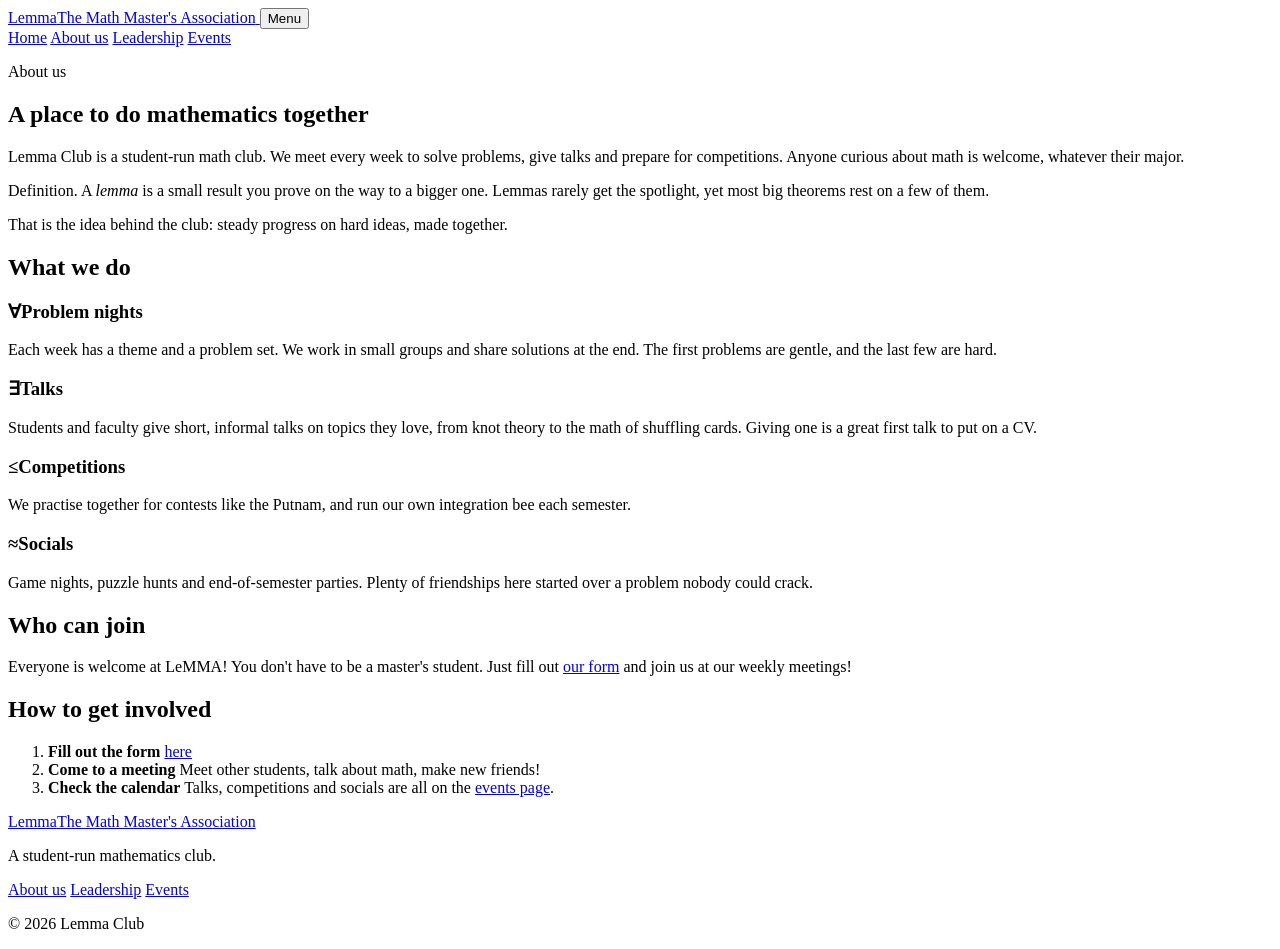
==== about.html @ 4a2a1200 "Placeholder text edited" ====
<!DOCTYPE html>
<html lang="en">
<head>
  <meta charset="utf-8">
  <meta name="viewport" content="width=device-width, initial-scale=1, viewport-fit=cover">
  <title>About Us | Lemma Club</title>
  <meta name="description" content="What Lemma Club is, what we do, and how to get involved.">
  <link rel="icon" href="assets/favicon.svg" type="image/svg+xml">
  <link rel="preconnect" href="https://fonts.googleapis.com">
  <link rel="preconnect" href="https://fonts.gstatic.com" crossorigin>
  <link rel="stylesheet" href="https://fonts.googleapis.com/css2?family=IBM+Plex+Mono:wght@400;500&family=Instrument+Sans:ital,wght@0,400..700;1,400..700&family=EB+Garamond:ital,wght@0,400..800;1,400..800&display=swap">
  <link rel="stylesheet" href="css/style.css">
</head>
<body>
  <p class="draft-note" hidden>Draft site: names, photos and events are placeholders. Update them in <code>js/content.js</code>.</p>

  <header class="site-header">
    <div class="wrap header-inner">
      <a class="wordmark" href="index.html" aria-label="Lemma Club, home">
        <span class="qed" aria-hidden="true"></span><span class="wm-name">Lemma</span><span class="wm-club">The Math Master's Association</span>
      </a>
      <button class="nav-toggle" type="button" aria-expanded="false" aria-controls="site-nav"><span class="bars" aria-hidden="true"></span>Menu</button>
      <nav class="nav" id="site-nav" aria-label="Main">
        <a href="index.html">Home</a>
        <a href="about.html" aria-current="page">About us</a>
        <a href="leadership.html">Leadership</a>
        <a href="events.html">Events</a>
      </nav>
    </div>
  </header>

  <main>
    <section class="wrap page-head">
      <p class="eyebrow">About us</p>
      <h1>A place to do <span class="mark">mathematics</span> together</h1>
      <p class="lede">Lemma Club is a student-run math club. We meet every week to solve problems, give talks and prepare for competitions. Anyone curious about math is welcome, whatever their major.</p>
    </section>

    <section class="wrap">
      <div class="definition">
        <p><span class="env-head">Definition.</span> A <em>lemma</em> is a small result you prove on the way to a bigger one. Lemmas rarely get the spotlight, yet most big theorems rest on a few of them.</p>
        <p>That is the idea behind the club: steady progress on hard ideas, made together.</p>
      </div>
    </section>

    <section class="section">
      <div class="wrap">
        <div class="section-head">
          <h2>What we do</h2>
        </div>
        <div class="activities">
          <article class="activity">
            <h3><span class="activity-glyph" aria-hidden="true">∀</span>Problem nights</h3>
            <p>Each week has a theme and a problem set. We work in small groups and share solutions at the end. The first problems are gentle, and the last few are hard.</p>
          </article>
          <article class="activity">
            <h3><span class="activity-glyph" aria-hidden="true">∃</span>Talks</h3>
            <p>Students and faculty give short, informal talks on topics they love, from knot theory to the math of shuffling cards. Giving one is a great first talk to put on a CV.</p>
          </article>
          <article class="activity">
            <h3><span class="activity-glyph" aria-hidden="true">≤</span>Competitions</h3>
            <p>We practise together for contests like the Putnam, and run our own integration bee each semester.</p>
          </article>
          <article class="activity">
            <h3><span class="activity-glyph" aria-hidden="true">≈</span>Socials</h3>
            <p>Game nights, puzzle hunts and end-of-semester parties. Plenty of friendships here started over a problem nobody could crack.</p>
          </article>
        </div>
      </div>
    </section>

    <section class="section">
      <div class="wrap split">
        <div>
          <h2>Who can join</h2>
          <p>Everyone is welcome at LeMMA! You don't have to be a master's student. Just fill out <a href="https://forms.gle/vQF3Bx1E6uNnL1Zs7">our form</a> and join us at our weekly meetings!</p>
        </div>
        <div>
          <h2>How to get involved</h2>
          <ol class="steps">
            <li>
              <div>
                <strong>Fill out the form</strong>
                <span><a href="https://forms.gle/vQF3Bx1E6uNnL1Zs7">here</a></span>
              </div>
            </li>
            <li>
              <div>
                <strong>Come to a meeting</strong>
                <span>Meet other students, talk about math, make new friends!</span>
              </div>
            </li>
            <li>
              <div>
                <strong>Check the calendar</strong>
                <span>Talks, competitions and socials are all on the <a href="events.html">events page</a>.</span>
              </div>
            </li>
          </ol>
        </div>
      </div>
    </section>
  </main>

  <footer class="site-footer">
    <div class="wrap footer-inner">
      <div class="footer-brand">
        <a class="wordmark" href="index.html" aria-label="Lemma Club, home">
          <span class="qed" aria-hidden="true"></span><span class="wm-name">Lemma</span><span class="wm-club">The Math Master's Association</span>
        </a>
        <p>A student-run mathematics club.</p>
      </div>
      <nav class="footer-nav" aria-label="Footer">
        <a href="about.html">About us</a>
        <a href="leadership.html">Leadership</a>
        <a href="events.html">Events</a>
        <a data-club-link="instagram" href="#" target="_blank" rel="noopener" hidden>Instagram</a>
      </nav>
      <p class="fine">© <span data-year>2026</span> Lemma Club</p>
    </div>
  </footer>

  <script src="js/content.js"></script>
  <script src="js/main.js"></script>
</body>
</html>
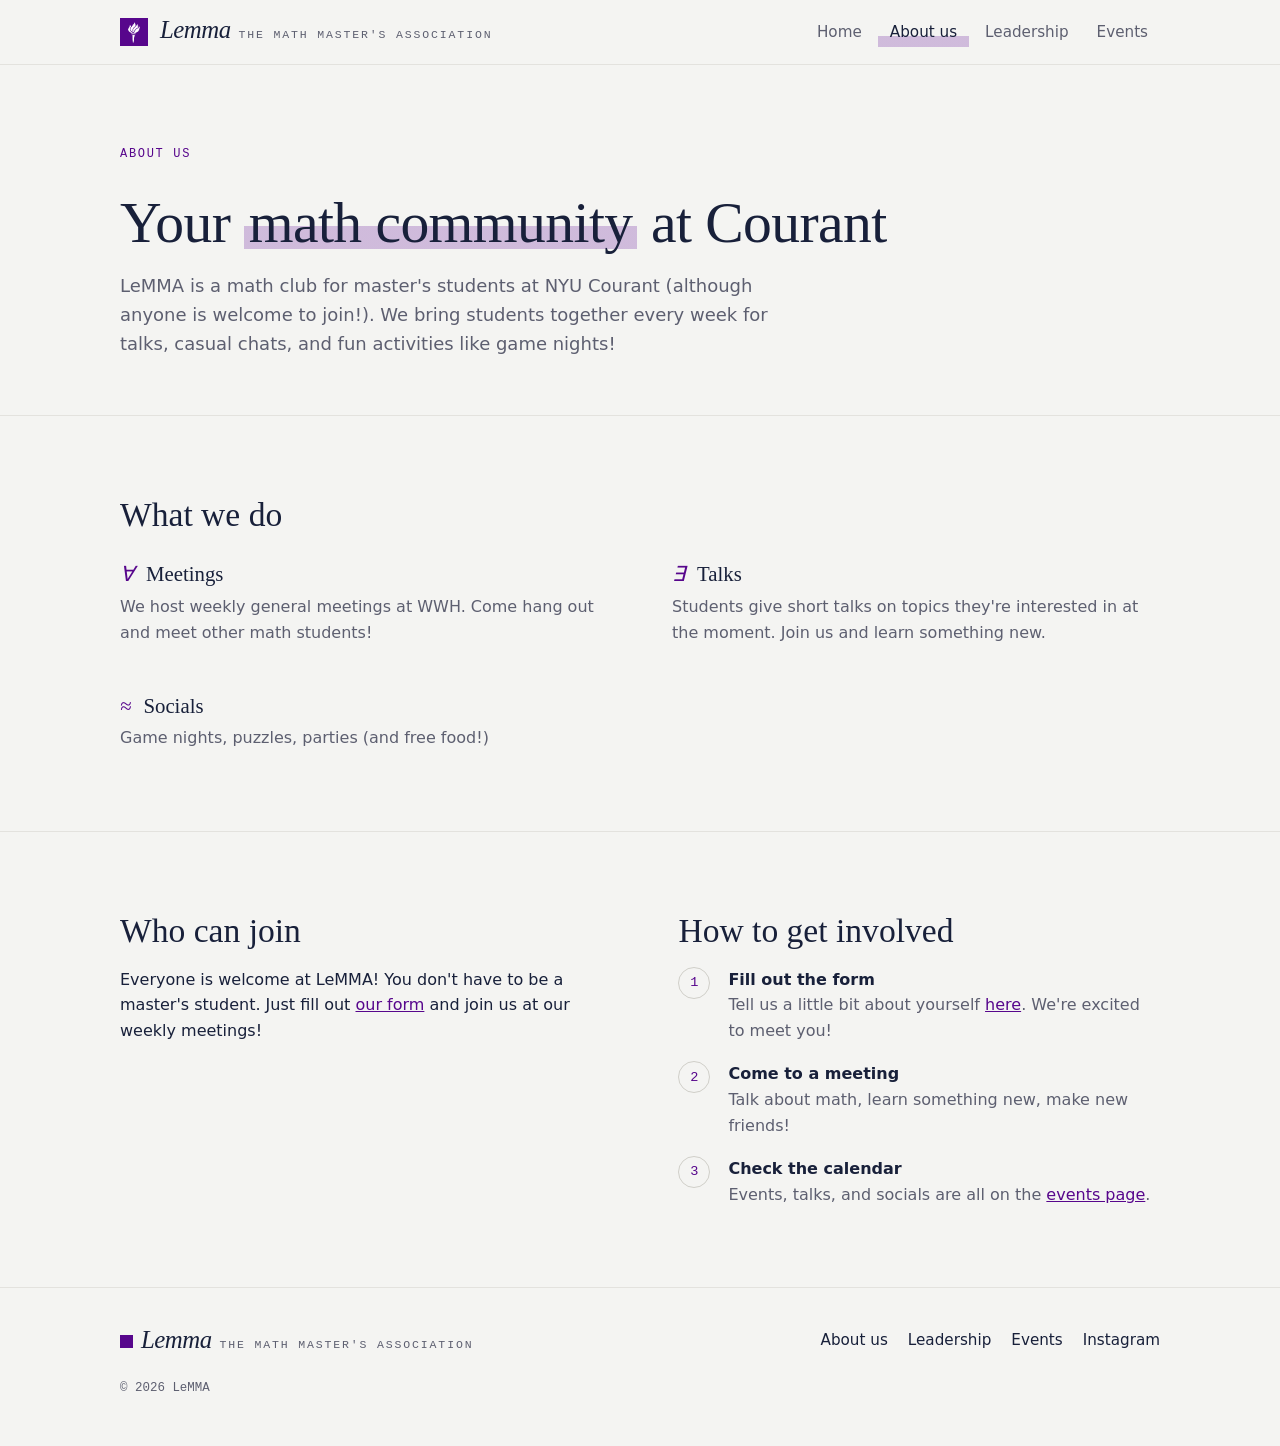
==== commit 69a1c47e: "Rebrand to LeMMA, load events from Google Calendar, add board and photos - Rename "Lemma Club" to "L" ====
--- a/about.html
+++ b/about.html
@@ -3,9 +3,9 @@
 <head>
   <meta charset="utf-8">
   <meta name="viewport" content="width=device-width, initial-scale=1, viewport-fit=cover">
-  <title>About Us | Lemma Club</title>
-  <meta name="description" content="What Lemma Club is, what we do, and how to get involved.">
-  <link rel="icon" href="assets/favicon.svg" type="image/svg+xml">
+  <title>About Us | LeMMA</title>
+  <meta name="description" content="What LeMMA is, what we do, and how to get involved.">
+  <link rel="icon" href="assets/nyu.png" type="image/png">
   <link rel="preconnect" href="https://fonts.googleapis.com">
   <link rel="preconnect" href="https://fonts.gstatic.com" crossorigin>
   <link rel="stylesheet" href="https://fonts.googleapis.com/css2?family=IBM+Plex+Mono:wght@400;500&family=Instrument+Sans:ital,wght@0,400..700;1,400..700&family=EB+Garamond:ital,wght@0,400..800;1,400..800&display=swap">
@@ -16,8 +16,8 @@
 
   <header class="site-header">
     <div class="wrap header-inner">
-      <a class="wordmark" href="index.html" aria-label="Lemma Club, home">
-        <span class="qed" aria-hidden="true"></span><span class="wm-name">Lemma</span><span class="wm-club">The Math Master's Association</span>
+      <a class="wordmark" href="index.html" aria-label="LeMMA, home">
+        <img class="wm-logo" src="assets/nyu.png" alt="" width="28" height="28"><span class="wm-name">Lemma</span><span class="wm-club">The Math Master's Association</span>
       </a>
       <button class="nav-toggle" type="button" aria-expanded="false" aria-controls="site-nav"><span class="bars" aria-hidden="true"></span>Menu</button>
       <nav class="nav" id="site-nav" aria-label="Main">
@@ -32,15 +32,8 @@
   <main>
     <section class="wrap page-head">
       <p class="eyebrow">About us</p>
-      <h1>A place to do <span class="mark">mathematics</span> together</h1>
-      <p class="lede">Lemma Club is a student-run math club. We meet every week to solve problems, give talks and prepare for competitions. Anyone curious about math is welcome, whatever their major.</p>
-    </section>
-
-    <section class="wrap">
-      <div class="definition">
-        <p><span class="env-head">Definition.</span> A <em>lemma</em> is a small result you prove on the way to a bigger one. Lemmas rarely get the spotlight, yet most big theorems rest on a few of them.</p>
-        <p>That is the idea behind the club: steady progress on hard ideas, made together.</p>
-      </div>
+      <h1>Your <span class="mark">math community</span> at Courant</h1>
+      <p class="lede">LeMMA is a math club for master's students at NYU Courant (although anyone is welcome to join!). We bring students together every week for talks, casual chats, and fun activities like game nights!</p>
     </section>
 
     <section class="section">
@@ -50,20 +43,16 @@
         </div>
         <div class="activities">
           <article class="activity">
-            <h3><span class="activity-glyph" aria-hidden="true">∀</span>Problem nights</h3>
-            <p>Each week has a theme and a problem set. We work in small groups and share solutions at the end. The first problems are gentle, and the last few are hard.</p>
+            <h3><span class="activity-glyph" aria-hidden="true">∀</span>Meetings</h3>
+            <p>We host weekly general meetings at WWH. Come hang out and meet other math students!</p>
           </article>
           <article class="activity">
             <h3><span class="activity-glyph" aria-hidden="true">∃</span>Talks</h3>
-            <p>Students and faculty give short, informal talks on topics they love, from knot theory to the math of shuffling cards. Giving one is a great first talk to put on a CV.</p>
-          </article>
-          <article class="activity">
-            <h3><span class="activity-glyph" aria-hidden="true">≤</span>Competitions</h3>
-            <p>We practise together for contests like the Putnam, and run our own integration bee each semester.</p>
+            <p>Students give short talks on topics they're interested in at the moment. Join us and learn  something new.</p>
           </article>
           <article class="activity">
             <h3><span class="activity-glyph" aria-hidden="true">≈</span>Socials</h3>
-            <p>Game nights, puzzle hunts and end-of-semester parties. Plenty of friendships here started over a problem nobody could crack.</p>
+            <p>Game nights, puzzles, parties (and free food!)</p>
           </article>
         </div>
       </div>
@@ -73,7 +62,7 @@
       <div class="wrap split">
         <div>
           <h2>Who can join</h2>
-          <p>Everyone is welcome at LeMMA! You don't have to be a master's student. Just fill out <a href="https://forms.gle/vQF3Bx1E6uNnL1Zs7">our form</a> and join us at our weekly meetings!</p>
+          <p>Everyone is welcome at LeMMA! You don't have to be a master's student. Just fill out <a href="https://docs.google.com/forms/d/e/1FAIpQLSctAr-LcWaSCuOjQgfmaWb884E9vPED-paG30w7VIDGjOeXww/viewform">our form</a> and join us at our weekly meetings!</p>
         </div>
         <div>
           <h2>How to get involved</h2>
@@ -81,19 +70,19 @@
             <li>
               <div>
                 <strong>Fill out the form</strong>
-                <span><a href="https://forms.gle/vQF3Bx1E6uNnL1Zs7">here</a></span>
+                <span>Tell us a little bit about yourself <a href="https://docs.google.com/forms/d/e/1FAIpQLSctAr-LcWaSCuOjQgfmaWb884E9vPED-paG30w7VIDGjOeXww/viewform">here</a>. We're excited to meet you!</span>
               </div>
             </li>
             <li>
               <div>
                 <strong>Come to a meeting</strong>
-                <span>Meet other students, talk about math, make new friends!</span>
+                <span>Talk about math, learn something new, make new friends!</span>
               </div>
             </li>
             <li>
               <div>
                 <strong>Check the calendar</strong>
-                <span>Talks, competitions and socials are all on the <a href="events.html">events page</a>.</span>
+                <span>Events, talks, and socials are all on the <a href="events.html">events page</a>.</span>
               </div>
             </li>
           </ol>
@@ -105,10 +94,9 @@
   <footer class="site-footer">
     <div class="wrap footer-inner">
       <div class="footer-brand">
-        <a class="wordmark" href="index.html" aria-label="Lemma Club, home">
+        <a class="wordmark" href="index.html" aria-label="LeMMA, home">
           <span class="qed" aria-hidden="true"></span><span class="wm-name">Lemma</span><span class="wm-club">The Math Master's Association</span>
         </a>
-        <p>A student-run mathematics club.</p>
       </div>
       <nav class="footer-nav" aria-label="Footer">
         <a href="about.html">About us</a>
@@ -116,7 +104,7 @@
         <a href="events.html">Events</a>
         <a data-club-link="instagram" href="#" target="_blank" rel="noopener" hidden>Instagram</a>
       </nav>
-      <p class="fine">© <span data-year>2026</span> Lemma Club</p>
+      <p class="fine">© <span data-year>2026</span> LeMMA</p>
     </div>
   </footer>
 
--- a/css/style.css
+++ b/css/style.css
@@ -0,0 +1,1203 @@
+/* LeMMA — shared styles
+   Palette: off-white paper, navy ink, violet accent, light-purple highlighter.
+   The site stays light in both light and dark mode.
+   Type: EB Garamond for display,
+         Instrument Sans for text, IBM Plex Mono for labels and dates. */
+
+:root {
+  --paper: #f4f4f2;
+  --surface: #fafaf8;
+  --ink: #18203a;
+  --muted: #5d5f70;
+  --rule: #e3e2de;
+  --rule-strong: #d0cfc9;
+  --hover: rgba(24, 32, 58, 0.06);
+  --grid: rgba(87, 6, 140, 0.06);
+  --grid-strong: rgba(87, 6, 140, 0.12);
+  --accent: #57068c;
+  --accent-ink: #ffffff;
+  --mark: rgba(171, 130, 197, 0.5);
+  --t-meeting: #2563b8;
+  --t-talk: #7b4bc4;
+  --t-social: #13806c;
+
+  --font-display: "EB Garamond", "Times New Roman", Times, serif;
+  --font-body: "Instrument Sans", system-ui, -apple-system, "Segoe UI", Roboto, sans-serif;
+  --font-mono: "IBM Plex Mono", ui-monospace, "SFMono-Regular", Menlo, Consolas, monospace;
+
+  --gutter: clamp(16px, 4vw, 40px);
+  --radius: 6px;
+  color-scheme: light;
+}
+
+/* ---------- Base ---------- */
+
+*,
+*::before,
+*::after {
+  box-sizing: border-box;
+}
+
+html {
+  -webkit-text-size-adjust: 100%;
+}
+
+body {
+  margin: 0;
+  background: var(--paper);
+  color: var(--ink);
+  font-family: var(--font-body);
+  font-size: 16px;
+  line-height: 1.6;
+}
+
+[hidden] {
+  display: none !important;
+}
+
+img {
+  max-width: 100%;
+}
+
+a {
+  color: var(--accent);
+}
+
+:focus-visible {
+  outline: 2px solid var(--accent);
+  outline-offset: 2px;
+}
+
+h1,
+h2,
+h3 {
+  margin: 0;
+  font-family: var(--font-display);
+  font-weight: 500;
+  line-height: 1.15;
+  text-wrap: balance;
+}
+
+h1 {
+  font-size: clamp(2.25rem, 5.5vw, 3.6rem);
+  letter-spacing: -0.01em;
+}
+
+h2 {
+  font-size: clamp(1.6rem, 3vw, 2.1rem);
+}
+
+h3 {
+  font-size: 1.3rem;
+}
+
+p {
+  margin: 0;
+}
+
+code {
+  font-family: var(--font-mono);
+  font-size: 0.9em;
+}
+
+.wrap {
+  width: 100%;
+  max-width: 1120px;
+  margin-inline: auto;
+  padding-inline: var(--gutter);
+}
+
+.eyebrow {
+  margin-bottom: 10px;
+  font-family: var(--font-mono);
+  font-size: 0.75rem;
+  font-weight: 500;
+  letter-spacing: 0.14em;
+  text-transform: uppercase;
+  color: var(--accent);
+}
+
+.lede {
+  max-width: 60ch;
+  font-size: 1.125rem;
+  color: var(--muted);
+}
+
+/* Highlighter stroke behind a word */
+.mark {
+  background: linear-gradient(transparent 55%, var(--mark) 55%, var(--mark) 92%, transparent 92%);
+  padding-inline: 0.08em;
+  -webkit-box-decoration-break: clone;
+  box-decoration-break: clone;
+}
+
+/* The QED tombstone, drawn as a square */
+.tomb {
+  display: inline-block;
+  width: 0.62em;
+  height: 0.62em;
+  margin-left: 0.3em;
+  background: currentColor;
+  vertical-align: -0.02em;
+}
+
+/* Graph paper, used behind photo placeholders */
+.graph {
+  background-color: var(--surface);
+  background-image:
+    linear-gradient(var(--grid-strong) 1px, transparent 1px),
+    linear-gradient(90deg, var(--grid-strong) 1px, transparent 1px),
+    linear-gradient(var(--grid) 1px, transparent 1px),
+    linear-gradient(90deg, var(--grid) 1px, transparent 1px);
+  background-size: 100px 100px, 100px 100px, 20px 20px, 20px 20px;
+  background-position: -1px -1px;
+}
+
+/* ---------- Buttons ---------- */
+
+.btn {
+  display: inline-flex;
+  align-items: center;
+  gap: 8px;
+  padding: 10px 18px;
+  border: 1px solid var(--accent);
+  border-radius: var(--radius);
+  background: var(--accent);
+  color: var(--accent-ink);
+  font: inherit;
+  font-weight: 600;
+  text-decoration: none;
+  cursor: pointer;
+  transition: filter 0.15s ease, background-color 0.15s ease;
+}
+
+.btn:hover {
+  filter: brightness(1.1);
+}
+
+.btn-ghost {
+  border-color: var(--rule-strong);
+  background: transparent;
+  color: var(--ink);
+}
+
+.btn-ghost:hover {
+  filter: none;
+  background: var(--hover);
+}
+
+.btn-sm {
+  padding: 6px 12px;
+  font-size: 0.9rem;
+}
+
+.cta-row {
+  display: flex;
+  flex-wrap: wrap;
+  gap: 12px;
+}
+
+/* Equal-width buttons that line up with the paragraph above. */
+.cta-row .btn {
+  flex: 1 1 0;
+  justify-content: center;
+  white-space: nowrap;
+}
+
+.text-link {
+  font-weight: 600;
+  text-decoration: none;
+}
+
+.text-link:hover {
+  text-decoration: underline;
+  text-underline-offset: 3px;
+}
+
+/* ---------- Draft note ---------- */
+
+.draft-note {
+  padding-block: 8px;
+  padding-inline: var(--gutter);
+  background: var(--mark);
+  color: var(--ink);
+  font-size: 0.85rem;
+  text-align: center;
+}
+
+/* ---------- Header ---------- */
+
+.site-header {
+  position: sticky;
+  top: env(safe-area-inset-top, 0px);
+  z-index: 20;
+  border-bottom: 1px solid var(--rule);
+  background: var(--paper);
+  background: color-mix(in srgb, var(--paper) 90%, transparent);
+  -webkit-backdrop-filter: blur(10px);
+  backdrop-filter: blur(10px);
+}
+
+.header-inner {
+  position: relative;
+  display: flex;
+  align-items: center;
+  justify-content: space-between;
+  gap: 16px;
+  min-height: 64px;
+}
+
+.wordmark {
+  display: inline-flex;
+  align-items: baseline;
+  gap: 8px;
+  color: var(--ink);
+  text-decoration: none;
+}
+
+.wordmark .qed {
+  align-self: center;
+  width: 13px;
+  height: 13px;
+  background: var(--accent);
+}
+
+.wm-logo {
+  align-self: center;
+  width: 28px;
+  height: 28px;
+  margin-right: 4px;
+}
+
+.wm-name {
+  font-family: var(--font-display);
+  font-size: 1.55rem;
+  font-style: italic;
+  font-weight: 400;
+  line-height: 1;
+  letter-spacing: -0.02em;
+}
+
+.wm-club {
+  font-family: var(--font-mono);
+  font-size: 0.72rem;
+  letter-spacing: 0.16em;
+  text-transform: uppercase;
+  color: var(--muted);
+}
+
+.wm-club {
+  white-space: nowrap;
+}
+
+/* Below this the subtitle and the nav don't fit on one line, so hide it. */
+@media (max-width: 860px) {
+  .wm-club {
+    display: none;
+  }
+}
+
+/* Once the footer is a single column, the subtitle gets its own line. */
+@media (max-width: 600px) {
+  .site-footer .wordmark {
+    flex-wrap: wrap;
+    row-gap: 6px;
+  }
+
+  .site-footer .wm-club {
+    display: block;
+    flex-basis: 100%;
+  }
+}
+
+.nav {
+  display: flex;
+  gap: 4px;
+}
+
+.nav a {
+  position: relative;
+  z-index: 0;
+  padding: 8px 12px;
+  border-radius: var(--radius);
+  color: var(--muted);
+  font-size: 0.95rem;
+  font-weight: 500;
+  text-decoration: none;
+  white-space: nowrap;
+}
+
+.nav a::after {
+  content: "";
+  position: absolute;
+  inset: 0;
+  z-index: -1;
+  background: linear-gradient(transparent 60%, var(--mark) 60%, var(--mark) 88%, transparent 88%);
+  transform: scaleX(0);
+  transform-origin: left center;
+  transition: transform 0.35s ease;
+  pointer-events: none;
+}
+
+.nav a:hover,
+.nav a:focus-visible {
+  color: var(--ink);
+}
+
+.nav a:hover::after,
+.nav a:focus-visible::after,
+.nav a[aria-current="page"]::after {
+  transform: scaleX(1);
+}
+
+.nav a[aria-current="page"] {
+  color: var(--ink);
+}
+
+.nav-toggle {
+  display: none;
+  align-items: center;
+  gap: 8px;
+  padding: 8px 12px;
+  border: 1px solid var(--rule-strong);
+  border-radius: var(--radius);
+  background: transparent;
+  color: var(--ink);
+  font: inherit;
+  font-size: 0.9rem;
+  font-weight: 500;
+  cursor: pointer;
+}
+
+.bars,
+.bars::before,
+.bars::after {
+  display: block;
+  width: 16px;
+  height: 2px;
+  background: currentColor;
+}
+
+.bars {
+  position: relative;
+}
+
+.bars::before,
+.bars::after {
+  content: "";
+  position: absolute;
+  left: 0;
+}
+
+.bars::before {
+  top: -5px;
+}
+
+.bars::after {
+  top: 5px;
+}
+
+@media (max-width: 720px) {
+  .nav-toggle {
+    display: inline-flex;
+  }
+
+  .nav {
+    display: none;
+    position: absolute;
+    top: 100%;
+    left: 0;
+    right: 0;
+    flex-direction: column;
+    padding: 8px var(--gutter) 16px;
+    border-bottom: 1px solid var(--rule);
+    background: var(--paper);
+  }
+
+  .site-header.is-open .nav {
+    display: flex;
+  }
+
+  .nav a {
+    align-self: flex-start;
+    margin-block: 4px;
+    padding: 8px 4px;
+    font-size: 1.05rem;
+  }
+}
+
+/* ---------- Sections ---------- */
+
+.section {
+  padding-block: clamp(48px, 7vw, 80px);
+  border-top: 1px solid var(--rule);
+}
+
+.section-head {
+  display: flex;
+  flex-wrap: wrap;
+  align-items: baseline;
+  justify-content: space-between;
+  gap: 8px 24px;
+  margin-bottom: 28px;
+}
+
+.page-head {
+  display: grid;
+  gap: 16px;
+  padding-block: clamp(40px, 7vw, 80px) clamp(32px, 5vw, 56px);
+}
+
+/* ---------- Home: hero ---------- */
+
+.hero {
+  padding-block: clamp(20px, 3vw, 32px) clamp(48px, 7vw, 80px);
+}
+
+.photo-frame {
+  position: relative;
+  margin: 0;
+  max-width: 100%;
+  overflow: hidden;
+  border: 1px solid var(--rule);
+  border-radius: var(--radius);
+  background: var(--surface);
+}
+
+.group-photo {
+  aspect-ratio: 16 / 8;
+}
+
+.photo-frame img {
+  display: block;
+  width: 100%;
+  height: 100%;
+  object-fit: cover;
+}
+
+.photo-empty {
+  display: none;
+  position: absolute;
+  inset: 0;
+  place-content: center;
+  gap: 6px;
+  padding: 16px;
+  text-align: center;
+}
+
+.photo-frame.is-empty img {
+  display: none;
+}
+
+.photo-frame.is-empty .photo-empty {
+  display: grid;
+}
+
+.photo-empty-title {
+  font-family: var(--font-display);
+  font-size: clamp(1.4rem, 3vw, 2rem);
+  font-style: italic;
+}
+
+.photo-empty-hint {
+  font-family: var(--font-mono);
+  font-size: 0.8rem;
+  color: var(--muted);
+}
+
+.photo-caption {
+  margin-top: 10px;
+  font-family: var(--font-mono);
+  font-size: 0.78rem;
+  letter-spacing: 0.04em;
+  color: var(--muted);
+}
+
+.hero-text {
+  display: grid;
+  grid-template-columns: minmax(0, 1.5fr) minmax(0, 1fr);
+  align-items: start;
+  gap: clamp(24px, 5vw, 64px);
+  margin-top: clamp(28px, 4vw, 48px);
+}
+
+.thm {
+  font-family: var(--font-display);
+  font-size: clamp(1.75rem, 3.8vw, 2.75rem);
+  line-height: 1.2;
+  text-wrap: balance;
+}
+
+.thm-head {
+  font-weight: 500;
+}
+
+.thm-body {
+  font-style: italic;
+}
+
+.hero-side {
+  display: grid;
+  gap: 20px;
+}
+
+.proof {
+  font-size: 1.1rem;
+}
+
+.proof-head {
+  font-family: var(--font-display);
+  font-size: 1.15em;
+  font-style: italic;
+}
+
+.hero-side .lede {
+  font-size: 1rem;
+}
+
+@media (max-width: 760px) {
+  .group-photo {
+    aspect-ratio: 4 / 3;
+  }
+
+  .hero-text {
+    grid-template-columns: minmax(0, 1fr);
+  }
+}
+
+/* ---------- Home: join ---------- */
+
+.join-grid {
+  display: grid;
+  grid-template-columns: minmax(0, 1fr) minmax(0, 1fr);
+  gap: clamp(28px, 5vw, 64px);
+  align-items: start;
+}
+
+.join-grid .lede {
+  margin-top: 14px;
+}
+
+.facts {
+  display: grid;
+  margin: 0;
+}
+
+.facts > div {
+  display: grid;
+  grid-template-columns: 120px minmax(0, 1fr);
+  gap: 16px;
+  padding-block: 14px;
+  border-bottom: 1px solid var(--rule);
+}
+
+.facts > div:first-child {
+  border-top: 1px solid var(--rule);
+}
+
+.facts dt {
+  font-family: var(--font-mono);
+  font-size: 0.75rem;
+  letter-spacing: 0.12em;
+  text-transform: uppercase;
+  color: var(--muted);
+  padding-top: 3px;
+}
+
+.facts dd {
+  display: flex;
+  flex-wrap: wrap;
+  gap: 4px 16px;
+  margin: 0;
+  font-weight: 500;
+  overflow-wrap: anywhere;
+}
+
+.facts dd [data-links-empty] {
+  color: var(--muted);
+  font-weight: 400;
+}
+
+@media (max-width: 760px) {
+  .join-grid {
+    grid-template-columns: minmax(0, 1fr);
+  }
+
+  .facts > div {
+    grid-template-columns: 96px minmax(0, 1fr);
+  }
+}
+
+/* ---------- Events list ---------- */
+
+.ev-list {
+  display: grid;
+  margin: 0;
+  padding: 0;
+  list-style: none;
+}
+
+.ev {
+  display: grid;
+  grid-template-columns: 64px minmax(0, 1fr);
+  gap: clamp(16px, 3vw, 28px);
+  padding-block: 22px;
+  border-bottom: 1px solid var(--rule);
+  scroll-margin-top: 96px;
+  transition: background-color 0.3s ease;
+}
+
+.ev:first-child {
+  border-top: 1px solid var(--rule);
+}
+
+.ev.is-highlight {
+  background: linear-gradient(90deg, var(--mark), transparent 70%);
+}
+
+.ev.is-past {
+  opacity: 0.6;
+}
+
+.ev-date {
+  display: flex;
+  flex-direction: column;
+  align-items: center;
+  align-self: start;
+  padding-block: 8px;
+  border: 1px solid var(--rule-strong);
+  border-radius: var(--radius);
+  background: var(--surface);
+  font-family: var(--font-mono);
+  line-height: 1.15;
+}
+
+.ev-mon {
+  font-size: 0.7rem;
+  font-weight: 500;
+  letter-spacing: 0.12em;
+  text-transform: uppercase;
+  color: var(--accent);
+}
+
+.ev-day {
+  font-size: 1.55rem;
+  font-weight: 500;
+  font-variant-numeric: tabular-nums;
+}
+
+.ev-dow {
+  font-size: 0.7rem;
+  color: var(--muted);
+}
+
+.ev-body {
+  display: grid;
+  gap: 6px;
+  max-width: 68ch;
+}
+
+.ev-title {
+  font-size: 1.3rem;
+}
+
+.ev-meta {
+  font-family: var(--font-mono);
+  font-size: 0.82rem;
+  color: var(--muted);
+}
+
+.ev-empty {
+  padding-block: 22px;
+  border-block: 1px solid var(--rule);
+  color: var(--muted);
+}
+
+.tag {
+  display: inline-flex;
+  align-items: center;
+  gap: 8px;
+  font-family: var(--font-mono);
+  font-size: 0.72rem;
+  font-weight: 500;
+  letter-spacing: 0.12em;
+  text-transform: uppercase;
+  color: var(--muted);
+}
+
+.tag::before,
+.dot {
+  content: "";
+  flex: none;
+  width: 8px;
+  height: 8px;
+  border-radius: 50%;
+  background: var(--type-color, var(--accent));
+}
+
+[data-type="meeting"] {
+  --type-color: var(--t-meeting);
+}
+
+[data-type="talk"] {
+  --type-color: var(--t-talk);
+}
+
+[data-type="social"] {
+  --type-color: var(--t-social);
+}
+
+/* ---------- About ---------- */
+
+.activities {
+  display: grid;
+  grid-template-columns: repeat(2, minmax(0, 1fr));
+  gap: clamp(28px, 4vw, 48px) clamp(24px, 5vw, 64px);
+}
+
+.activity {
+  display: grid;
+  gap: 8px;
+  align-content: start;
+  max-width: 52ch;
+}
+
+.activity h3 {
+  display: flex;
+  align-items: baseline;
+  gap: 12px;
+}
+
+.activity-glyph {
+  font-family: var(--font-display);
+  font-style: italic;
+  color: var(--accent);
+}
+
+.activity p {
+  color: var(--muted);
+}
+
+.split {
+  display: grid;
+  grid-template-columns: minmax(0, 1fr) minmax(0, 1fr);
+  gap: clamp(32px, 6vw, 80px);
+}
+
+.split h2 {
+  margin-bottom: 16px;
+}
+
+.split p {
+  max-width: 60ch;
+}
+
+.steps {
+  display: grid;
+  gap: 18px;
+  margin: 0;
+  padding: 0;
+  list-style: none;
+  counter-reset: step;
+}
+
+.steps li {
+  display: grid;
+  grid-template-columns: 36px minmax(0, 1fr);
+  gap: 14px;
+  counter-increment: step;
+}
+
+.steps li::before {
+  content: counter(step);
+  display: grid;
+  place-items: center;
+  width: 32px;
+  height: 32px;
+  border: 1px solid var(--rule-strong);
+  border-radius: 50%;
+  font-family: var(--font-mono);
+  font-size: 0.85rem;
+  color: var(--accent);
+}
+
+.steps strong {
+  display: block;
+}
+
+.steps span {
+  color: var(--muted);
+}
+
+@media (max-width: 760px) {
+  .activities,
+  .split {
+    grid-template-columns: minmax(0, 1fr);
+  }
+}
+
+/* ---------- Leadership ---------- */
+
+.board {
+  display: grid;
+  grid-template-columns: repeat(auto-fill, minmax(min(100%, 280px), 1fr));
+  gap: clamp(40px, 6vw, 64px) clamp(24px, 4vw, 40px);
+  margin: 0;
+  padding: 0 0 clamp(56px, 8vw, 96px);
+  list-style: none;
+}
+
+.person {
+  display: flex;
+  flex-direction: column;
+  align-items: center;
+  text-align: center;
+}
+
+.avatar {
+  position: relative;
+  display: grid;
+  place-items: center;
+  width: clamp(150px, 36vw, 184px);
+  max-width: 100%;
+  aspect-ratio: 1;
+  margin-bottom: 20px;
+  overflow: hidden;
+  border: 1px solid var(--rule-strong);
+  border-radius: 50%;
+  box-shadow: 0 0 0 6px var(--paper), 0 0 0 7px var(--rule);
+}
+
+.avatar img {
+  width: 100%;
+  height: 100%;
+  object-fit: cover;
+}
+
+.avatar-glyph {
+  display: none;
+  font-family: var(--font-display);
+  font-size: 3.6rem;
+  font-style: italic;
+  line-height: 1;
+  color: var(--accent);
+}
+
+.avatar.is-empty img {
+  display: none;
+}
+
+.avatar.is-empty .avatar-glyph {
+  display: block;
+}
+
+.person-name {
+  font-size: 1.45rem;
+}
+
+.person-role {
+  margin-top: 6px;
+  font-family: var(--font-mono);
+  font-size: 0.75rem;
+  font-weight: 500;
+  letter-spacing: 0.14em;
+  text-transform: uppercase;
+  color: var(--accent);
+}
+
+.person-details {
+  margin-top: 4px;
+  font-size: 0.9rem;
+  color: var(--muted);
+}
+
+.person-links {
+  display: flex;
+  flex-wrap: wrap;
+  justify-content: center;
+  gap: 10px;
+  margin-top: 8px;
+}
+
+.plink {
+  display: inline-flex;
+  padding: 4px;
+  color: var(--muted);
+  transition: color 0.15s ease;
+}
+
+.plink:hover {
+  color: var(--accent);
+}
+
+.plink:focus-visible {
+  outline: 2px solid var(--accent);
+  outline-offset: 2px;
+  border-radius: 4px;
+}
+
+.plink svg {
+  width: 18px;
+  height: 18px;
+  flex: none;
+}
+
+/* ---------- Calendar ---------- */
+
+.cal {
+  border: 1px solid var(--rule);
+  border-radius: var(--radius);
+  background: var(--surface);
+  overflow: hidden;
+}
+
+.cal-bar {
+  display: flex;
+  flex-wrap: wrap;
+  align-items: center;
+  justify-content: space-between;
+  gap: 12px;
+  padding: 16px clamp(12px, 2vw, 20px);
+  border-bottom: 1px solid var(--rule);
+}
+
+.cal-title {
+  font-size: clamp(1.4rem, 3vw, 1.8rem);
+}
+
+.cal-nav {
+  display: flex;
+  align-items: center;
+  gap: 8px;
+}
+
+.icon-btn {
+  display: grid;
+  place-items: center;
+  width: 36px;
+  height: 36px;
+  padding: 0;
+  border: 1px solid var(--rule-strong);
+  border-radius: var(--radius);
+  background: transparent;
+  color: var(--ink);
+  cursor: pointer;
+}
+
+.icon-btn:hover {
+  background: var(--hover);
+}
+
+.icon-btn svg {
+  width: 18px;
+  height: 18px;
+}
+
+.cal-grid {
+  display: grid;
+  grid-template-columns: repeat(7, minmax(0, 1fr));
+}
+
+.cal-dow {
+  padding: 10px 8px;
+  border-bottom: 1px solid var(--rule);
+  font-family: var(--font-mono);
+  font-size: 0.72rem;
+  letter-spacing: 0.12em;
+  text-transform: uppercase;
+  color: var(--muted);
+}
+
+.cal-dow .short {
+  display: none;
+}
+
+.cal-cell {
+  display: flex;
+  flex-direction: column;
+  gap: 4px;
+  min-width: 0;
+  min-height: 108px;
+  padding: 8px;
+  border: 0;
+  border-right: 1px solid var(--rule);
+  border-bottom: 1px solid var(--rule);
+  background: transparent;
+  color: var(--ink);
+  font: inherit;
+  text-align: left;
+}
+
+.cal-cell:nth-child(7n) {
+  border-right: 0;
+}
+
+button.cal-cell {
+  cursor: pointer;
+}
+
+button.cal-cell:hover {
+  background: var(--hover);
+}
+
+.cal-cell.is-other {
+  color: var(--muted);
+  background: var(--paper);
+  opacity: 0.55;
+}
+
+.cal-num {
+  display: grid;
+  place-items: center;
+  width: 28px;
+  height: 28px;
+  border-radius: 50%;
+  font-family: var(--font-mono);
+  font-size: 0.85rem;
+  font-variant-numeric: tabular-nums;
+}
+
+.cal-cell.is-today .cal-num {
+  background: var(--accent);
+  color: var(--accent-ink);
+  font-weight: 500;
+}
+
+.chips {
+  display: grid;
+  gap: 4px;
+}
+
+.chip {
+  display: flex;
+  align-items: baseline;
+  gap: 6px;
+  padding: 3px 6px;
+  border-radius: 4px;
+  background: color-mix(in srgb, var(--type-color) 12%, transparent);
+  font-size: 0.75rem;
+  line-height: 1.3;
+  overflow-wrap: anywhere;
+}
+
+.chip .dot {
+  transform: translateY(-1px);
+}
+
+.cal-legend {
+  display: flex;
+  flex-wrap: wrap;
+  gap: 8px 20px;
+  margin: 0;
+  padding: 14px clamp(12px, 2vw, 20px);
+  list-style: none;
+}
+
+@media (max-width: 720px) {
+  .cal-dow {
+    padding: 8px 0;
+    text-align: center;
+  }
+
+  .cal-dow .long {
+    display: none;
+  }
+
+  .cal-dow .short {
+    display: inline;
+  }
+
+  .cal-cell {
+    align-items: center;
+    min-height: 58px;
+    padding: 6px 2px;
+  }
+
+  .chips {
+    display: flex;
+    flex-wrap: wrap;
+    justify-content: center;
+    gap: 3px;
+  }
+
+  .chip {
+    padding: 0;
+    background: none;
+  }
+
+  .chip-label {
+    position: absolute;
+    width: 1px;
+    height: 1px;
+    overflow: hidden;
+    clip: rect(0 0 0 0);
+    white-space: nowrap;
+  }
+}
+
+/* ---------- Footer ---------- */
+
+.site-footer {
+  padding-block: 40px 48px;
+  border-top: 1px solid var(--rule);
+}
+
+.footer-inner {
+  display: grid;
+  grid-template-columns: minmax(0, 1fr) auto;
+  gap: 24px 40px;
+  align-items: start;
+}
+
+.footer-brand {
+  display: grid;
+  gap: 10px;
+}
+
+.footer-brand p {
+  color: var(--muted);
+  font-size: 0.95rem;
+}
+
+.footer-nav {
+  display: flex;
+  flex-wrap: wrap;
+  gap: 8px 20px;
+}
+
+.footer-nav a {
+  color: var(--ink);
+  font-size: 0.95rem;
+  text-decoration: none;
+}
+
+.footer-nav a:hover {
+  color: var(--accent);
+}
+
+.fine {
+  grid-column: 1 / -1;
+  font-family: var(--font-mono);
+  font-size: 0.78rem;
+  color: var(--muted);
+}
+
+@media (max-width: 600px) {
+  .footer-inner {
+    grid-template-columns: minmax(0, 1fr);
+  }
+}
+
+@media (prefers-reduced-motion: reduce) {
+  *,
+  *::before,
+  *::after {
+    transition: none !important;
+    scroll-behavior: auto !important;
+  }
+}
+
+.section-flush {
+  padding-top: clamp(32px, 5vw, 56px);
+  border-top: 0;
+}
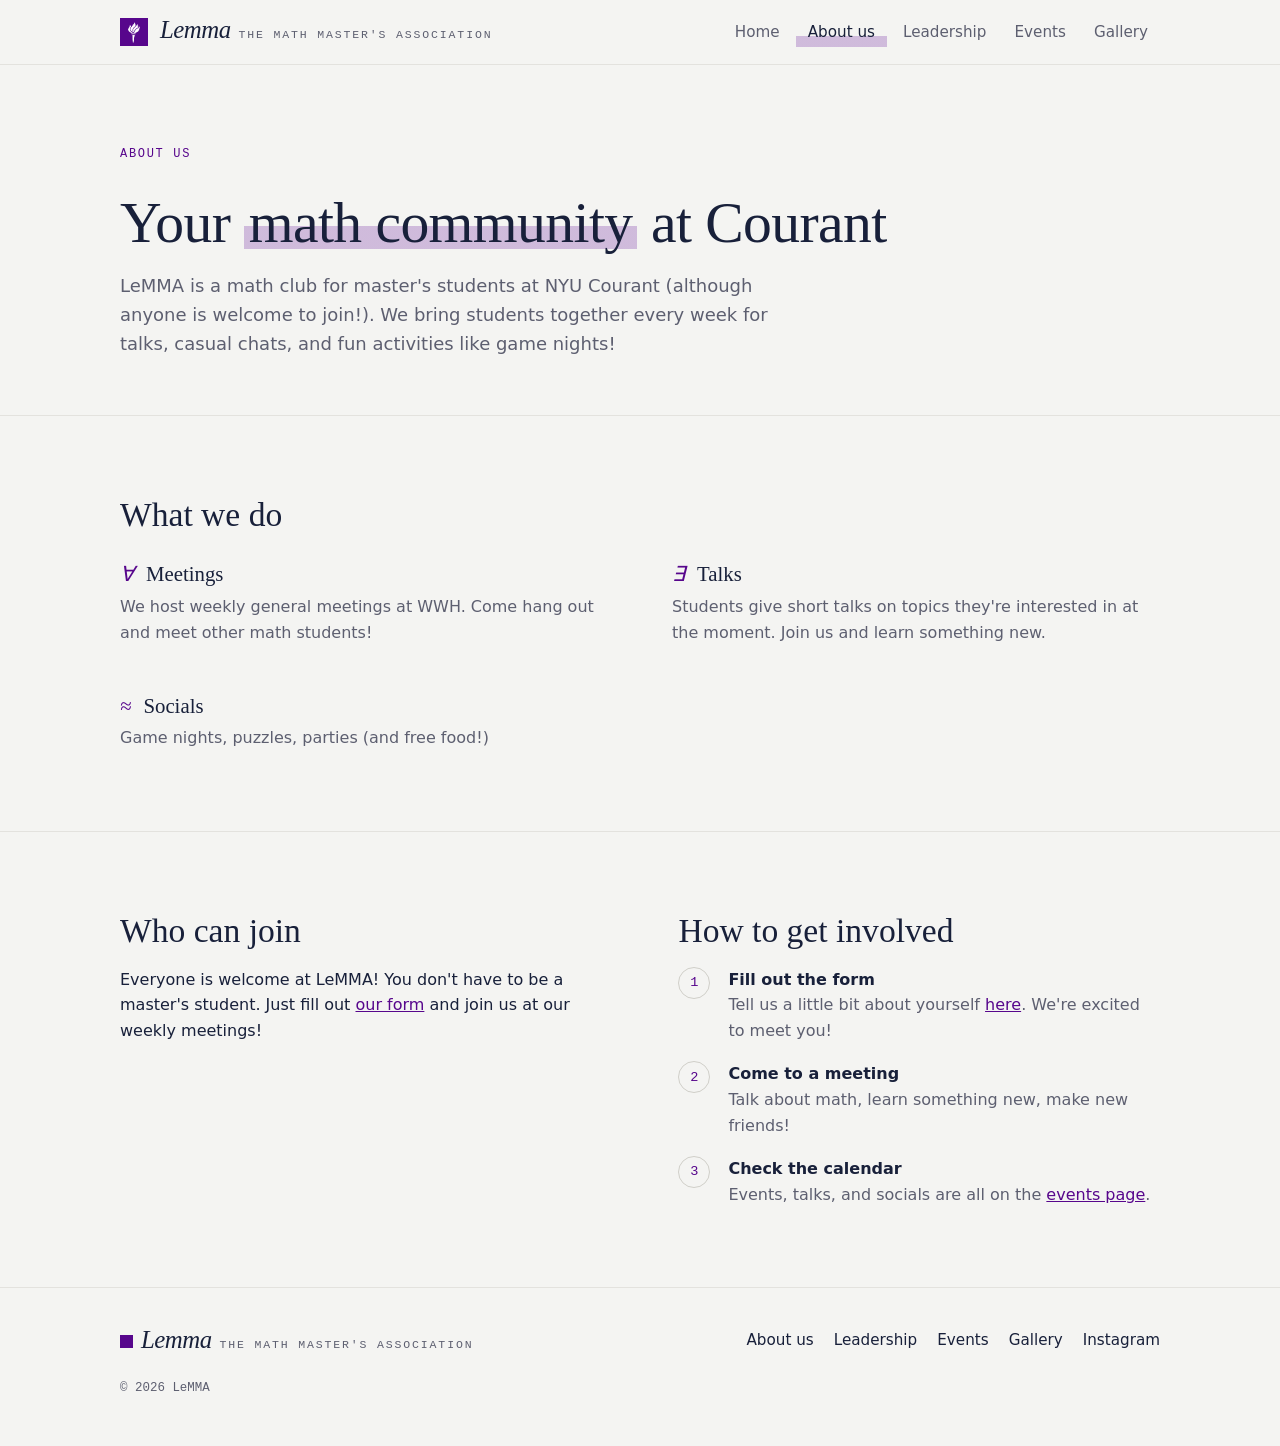
==== commit 08741396: "Add a Gallery page with optional photo captions Photos live in assets/gallery/ and are listed in js/" ====
--- a/about.html
+++ b/about.html
@@ -25,6 +25,7 @@
         <a href="about.html" aria-current="page">About us</a>
         <a href="leadership.html">Leadership</a>
         <a href="events.html">Events</a>
+        <a href="gallery.html">Gallery</a>
       </nav>
     </div>
   </header>
@@ -102,6 +103,7 @@
         <a href="about.html">About us</a>
         <a href="leadership.html">Leadership</a>
         <a href="events.html">Events</a>
+        <a href="gallery.html">Gallery</a>
         <a data-club-link="instagram" href="#" target="_blank" rel="noopener" hidden>Instagram</a>
       </nav>
       <p class="fine">© <span data-year>2026</span> LeMMA</p>
--- a/css/style.css
+++ b/css/style.css
@@ -651,8 +651,8 @@
   border-top: 1px solid var(--rule);
 }
 
-.ev.is-highlight {
-  background: linear-gradient(90deg, var(--mark), transparent 70%);
+.ev.is-highlight .ev-date {
+  border-color: var(--accent);
 }
 
 .ev.is-past {
@@ -834,6 +834,38 @@
   .split {
     grid-template-columns: minmax(0, 1fr);
   }
+}
+
+/* ---------- Gallery ---------- */
+
+.gallery {
+  columns: 3 260px;
+  column-gap: clamp(16px, 3vw, 28px);
+  margin: 0;
+  padding: 0 0 clamp(56px, 8vw, 96px);
+  list-style: none;
+}
+
+.gallery-item {
+  break-inside: avoid;
+  margin-bottom: clamp(16px, 3vw, 28px);
+}
+
+.gallery-item figure {
+  margin: 0;
+}
+
+.gallery-item img {
+  display: block;
+  width: 100%;
+  height: auto;
+  border: 1px solid var(--rule);
+  border-radius: var(--radius);
+  background: var(--surface);
+}
+
+.gallery-empty {
+  color: var(--muted);
 }
 
 /* ---------- Leadership ---------- */
